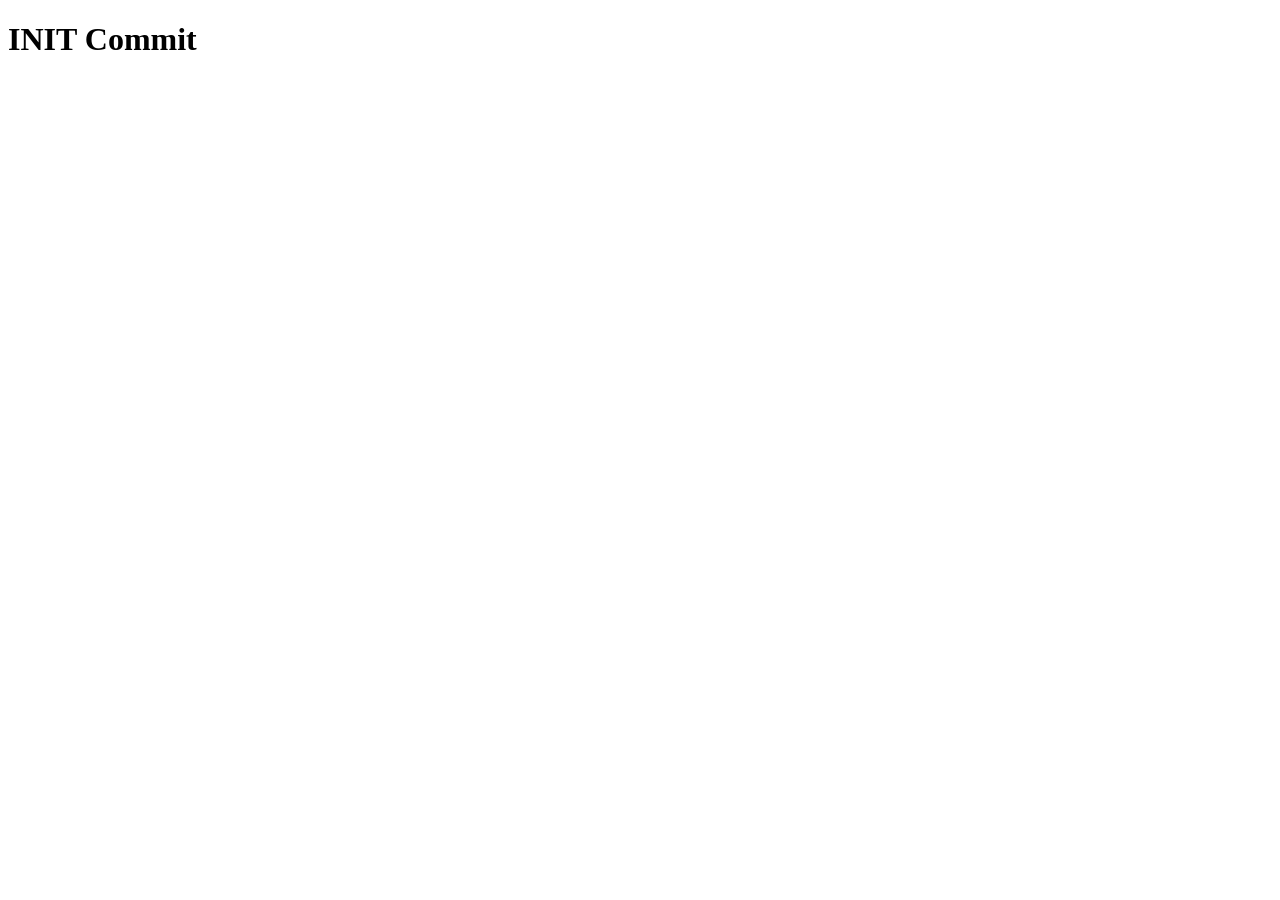
==== index.html @ 06f1bd4f "[TASK] INIT Commit" ====
<!DOCTYPE html>
<html lang="en">
<head>
    <meta charset="UTF-8">
    <meta name="viewport" content="width=device-width, initial-scale=1.0">
    <title>Document</title>
</head>
<body>
    <h1>INIT Commit</h1>
</body>
</html>
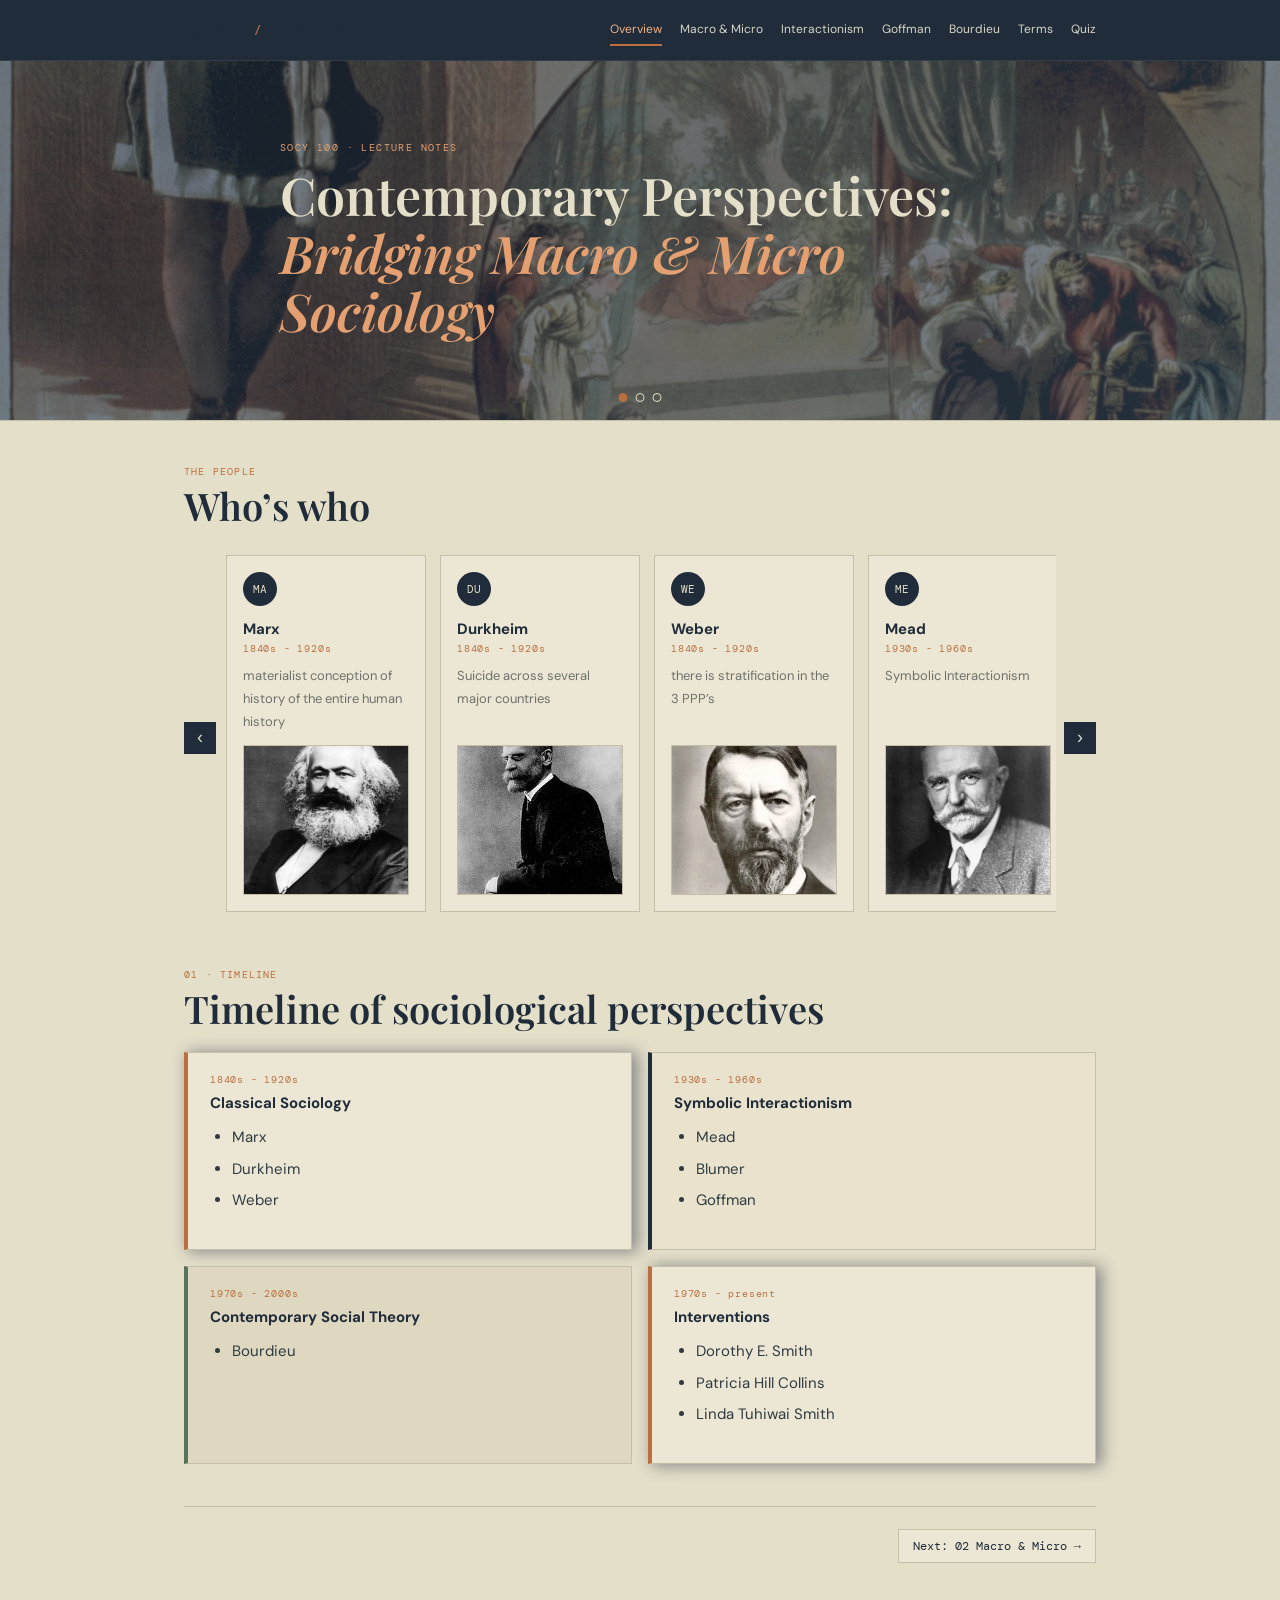
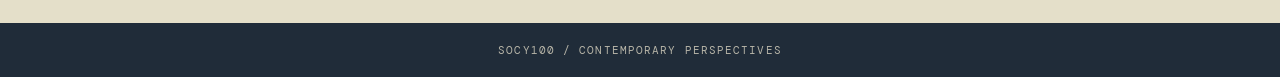
==== commit b2c7a216: "[TASK] finally finished" ====
--- a/index.html
+++ b/index.html
@@ -1,11 +1,163 @@
-<!DOCTYPE html>
+<!doctype html>
 <html lang="en">
 <head>
-    <meta charset="UTF-8">
-    <meta name="viewport" content="width=device-width, initial-scale=1.0">
-    <title>Document</title>
+  <meta charset="utf-8">
+  <meta name="viewport" content="width=device-width, initial-scale=1">
+  <title>SOCY100 — Contemporary Perspectives</title>
+  <link rel="stylesheet" href="style.css">
+  <link href="https://fonts.googleapis.com/css2?family=DM+Mono:wght@400;500&family=DM+Sans:wght@400;500;600&family=Playfair+Display:ital,wght@0,600;1,600&display=swap" rel="stylesheet">
 </head>
 <body>
-    <h1>INIT Commit</h1>
+  <nav>
+    <div class="container">
+      <b><a href="index.html">SOCY100 <i>/</i> MY NOTES</a></b>
+      <div class="nav-links">
+        <a href="index.html" class="active">Overview</a>
+        <a href="macro.html">Macro &amp; Micro</a>
+        <a href="symbolic.html">Interactionism</a>
+        <a href="goffman.html">Goffman</a>
+        <a href="bourdieu.html">Bourdieu</a>
+        <a href="terms.html">Terms</a>
+        <a href="quiz.html">Quiz</a>
+      </div>
+    </div>
+  </nav>
+
+  <header class="hero">
+    <div class="slide on" style="--g:0">
+      <img src="img/hamnet.jpg" alt="Theatre stage" onerror="this.style.display='none'">
+    </div>
+    <div class="slide" style="--g:1">
+      <img src="img/money.jpg" alt="Forms of capital" onerror="this.style.display='none'">
+    </div>
+    <div class="slide" style="--g:2">
+      <img src="img/masks.jpg" alt="Dramaturgy masks" onerror="this.style.display='none'">
+    </div>
+    <div class="ov">
+      <div class="container">
+        <div class="kick">SOCY 100 · LECTURE NOTES</div>
+        <h1>Contemporary Perspectives: <em>Bridging Macro &amp; Micro Sociology</em></h1>
+      </div>
+    </div>
+    <div class="dots" id="dots"></div>
+  </header>
+
+  <main class="container">
+    <section id="people">
+      <div class="sec-n">THE PEOPLE</div>
+      <h2>Who’s who</h2>
+      <div class="strip-wrap">
+        <button class="arr l" aria-label="Previous">‹</button>
+        <div class="strip" id="strip">
+          <div class="person">
+            <div class="av">MA</div><b>Marx</b>
+            <div class="yr">1840s - 1920s</div>
+            <p>materialist conception of history of the entire human history</p>
+            <img src="img/marx.webp" alt="Karl Marx" onerror="this.style.display='none'">
+          </div>
+          <div class="person">
+            <div class="av">DU</div><b>Durkheim</b>
+            <div class="yr">1840s - 1920s</div>
+            <p>Suicide across several major countries</p>
+            <img src="img/durkheim.webp" alt="Emile Durkheim" onerror="this.style.display='none'">
+          </div>
+          <div class="person">
+            <div class="av">WE</div><b>Weber</b>
+            <div class="yr">1840s - 1920s</div>
+            <p>there is stratification in the 3 PPP’s</p>
+            <img src="img/weber.webp" alt="Max Weber" onerror="this.style.display='none'">
+          </div>
+          <div class="person">
+            <div class="av">ME</div><b>Mead</b>
+            <div class="yr">1930s - 1960s</div>
+            <p>Symbolic Interactionism</p>
+            <img src="img/mead.webp" alt="George Herbert Mead" onerror="this.style.display='none'">
+          </div>
+          <div class="person">
+            <div class="av">BL</div><b>Blumer</b>
+            <div class="yr">1930s - 1960s</div>
+            <p>Coined the term symbolic interactionism</p>
+            <img src="img/blumer.webp" alt="Herbert Blumer" onerror="this.style.display='none'">
+          </div>
+          <div class="person">
+            <div class="av">GO</div><b>Goffman</b>
+            <div class="yr">1930s - 1960s</div>
+            <p>The dramaturgical approach</p>
+            <img src="img/goffman.webp" alt="Erving Goffman" onerror="this.style.display='none'">
+          </div>
+          <div class="person">
+            <div class="av">CO</div><b>Cooley</b>
+            <div class="yr">Looking-glass self</div>
+            <p>imagine how others perceive us</p>
+            <img src="img/cooley.webp" alt="Charles Horton Cooley" onerror="this.style.display='none'">
+          </div>
+          <div class="person">
+            <div class="av">BO</div><b>Bourdieu</b>
+            <div class="yr">1970s - 2000s</div>
+            <p>Habitus, field and 4 types of capital</p>
+            <img src="img/bourdieu.webp" alt="Pierre Bourdieu" onerror="this.style.display='none'">
+          </div>
+          <div class="person">
+            <div class="av">DS</div><b>Dorothy E. Smith</b>
+            <div class="yr">1970s - present</div>
+            <p>Interventions</p>
+            <img src="img/e smith.gif" alt="Dorothy E. Smith" onerror="this.style.display='none'">
+          </div>
+          <div class="person">
+            <div class="av">PC</div><b>Patricia Hill Collins</b>
+            <div class="yr">1970s - present</div>
+            <p>Interventions</p>
+            <img src="img/collins.webp" alt="Patricia Hill Collins" onerror="this.style.display='none'">
+          </div>
+        </div>
+        <button class="arr r" aria-label="Next">›</button>
+      </div>
+    </section>
+
+    <section>
+      <div class="sec-n">01 · TIMELINE</div>
+      <h2>Timeline of sociological perspectives</h2>
+      <div class="tl">
+        <div class="card ac">
+          <div class="yr">1840s - 1920s</div><b>Classical Sociology</b>
+          <ul>
+            <li>Marx</li>
+            <li>Durkheim</li>
+            <li>Weber</li>
+          </ul>
+        </div>
+        <div class="card bc">
+          <div class="yr">1930s - 1960s</div><b>Symbolic Interactionism</b>
+          <ul>
+            <li>Mead</li>
+            <li>Blumer</li>
+            <li>Goffman</li>
+          </ul>
+        </div>
+        <div class="card cc">
+          <div class="yr">1970s - 2000s</div><b>Contemporary Social Theory</b>
+          <ul>
+            <li>Bourdieu</li>
+          </ul>
+        </div>
+        <div class="card ac">
+          <div class="yr">1970s - present</div><b>Interventions</b>
+          <ul>
+            <li>Dorothy E. Smith</li>
+            <li>Patricia Hill Collins</li>
+            <li>Linda Tuhiwai Smith</li>
+          </ul>
+        </div>
+      </div>
+    </section>
+
+    <div class="page-nav">
+      <span></span>
+      <a href="macro.html">Next: 02 Macro &amp; Micro →</a>
+    </div>
+  </main>
+
+  <footer>SOCY100 / CONTEMPORARY PERSPECTIVES</footer>
+  <script src="script.js"></script>
 </body>
 </html>
--- a/style.css
+++ b/style.css
@@ -0,0 +1,517 @@
+:root {
+  --navy: #202C39;
+  --navy2: #283845;
+  --cream: #E4DFC9;
+  --beige: #D8D3BC;
+  --card: #ECE7D4;
+  --rust: #BB6F3E;
+  --white: #FFFFFF;
+  --text: #303b40;
+  --muted: #6e716b;
+  --border: #c5bea8;
+  --sans: "DM Sans", Arial, sans-serif;
+  --serif: "Playfair Display", Georgia, serif;
+  --mono: "DM Mono", monospace;
+}
+
+* {
+  box-sizing: border-box;
+}
+
+html {
+  scroll-behavior: smooth;
+}
+
+body {
+  margin: 0;
+  background: var(--cream);
+  color: var(--text);
+  font: 15px/1.75 var(--sans);
+  min-height: 100vh;
+  display: flex;
+  flex-direction: column;
+}
+
+a {
+  color: inherit;
+  text-decoration: none;
+}
+
+.container {
+  max-width: 960px;
+  margin: 0 auto;
+  padding: 0 24px;
+}
+
+/* Navigation */
+nav {
+  background: var(--navy);
+  color: var(--cream);
+  position: sticky;
+  top: 0;
+  z-index: 50;
+  border-bottom: 1px solid rgba(255, 255, 255, 0.08);
+}
+
+nav .container {
+  display: flex;
+  align-items: center;
+  justify-content: space-between;
+  min-height: 60px;
+  gap: 16px;
+  flex-wrap: wrap;
+}
+
+nav b {
+  font: 500 12px var(--mono);
+  letter-spacing: 0.1em;
+}
+
+nav b i {
+  font-style: normal;
+  color: var(--rust);
+  padding: 0 4px;
+}
+
+.nav-links {
+  display: flex;
+  gap: 18px;
+  flex-wrap: wrap;
+}
+
+.nav-links a {
+  font-size: 12px;
+  color: #d7d5c8;
+  padding: 4px 0;
+  border-bottom: 2px solid transparent;
+  transition: color 0.2s, border-color 0.2s;
+}
+
+.nav-links a:hover,
+.nav-links a.active {
+  color: #f0b185;
+  border-bottom-color: var(--rust);
+}
+
+/* Hero Slideshow (index.html) */
+.hero {
+  position: relative;
+  height: 360px;
+  background: var(--navy2);
+  overflow: hidden;
+  border-bottom: 1px solid var(--border);
+}
+
+.slide {
+  position: absolute;
+  inset: 0;
+  opacity: 0;
+  transition: opacity 0.7s ease;
+  background: linear-gradient(135deg, #202C39 0%, #374a5a 100%);
+}
+
+.slide[style*="--g:1"] {
+  background: linear-gradient(135deg, #283845 0%, #5c4333 100%);
+}
+
+.slide[style*="--g:2"] {
+  background: linear-gradient(135deg, #1b2530 0%, #463c35 100%);
+}
+
+.slide.on {
+  opacity: 1;
+}
+
+.slide img {
+  width: 100%;
+  height: 100%;
+  object-fit: cover;
+  opacity: 0.35;
+}
+
+.ov {
+  position: relative;
+  z-index: 2;
+  height: 100%;
+  display: flex;
+  align-items: center;
+  color: var(--cream);
+}
+
+.kick {
+  font: 10px var(--mono);
+  letter-spacing: 0.14em;
+  color: #e4a071;
+  margin-bottom: 12px;
+}
+
+.hero h1 {
+  font: 600 clamp(32px, 5vw, 52px)/1.12 var(--serif);
+  margin: 0;
+  max-width: 720px;
+}
+
+.hero h1 em {
+  color: #e4a071;
+  font-style: italic;
+}
+
+.dots {
+  position: absolute;
+  bottom: 18px;
+  left: 50%;
+  transform: translateX(-50%);
+  display: flex;
+  gap: 8px;
+  z-index: 3;
+}
+
+.dots button {
+  width: 9px;
+  height: 9px;
+  border-radius: 50%;
+  border: 1px solid var(--cream);
+  background: transparent;
+  padding: 0;
+  cursor: pointer;
+}
+
+.dots button.on {
+  background: var(--rust);
+  border-color: var(--rust);
+}
+
+/* Main Content */
+main.container {
+  flex: 1;
+  padding-top: 44px;
+  padding-bottom: 60px;
+}
+
+section {
+  margin-bottom: 42px;
+}
+
+.sec-n {
+  font: 10px var(--mono);
+  letter-spacing: 0.12em;
+  color: var(--rust);
+  margin-bottom: 6px;
+}
+
+h1.page-title,
+h2 {
+  font: 600 clamp(28px, 4vw, 38px)/1.18 var(--serif);
+  color: var(--navy);
+  margin: 0 0 20px;
+}
+
+h3 {
+  font: 600 22px/1.3 var(--serif);
+  color: var(--navy);
+  margin: 28px 0 10px;
+}
+
+p {
+  margin: 0 0 13px;
+}
+
+ul {
+  padding-left: 22px;
+  margin: 8px 0 16px;
+}
+
+li {
+  margin: 5px 0;
+}
+
+b {
+  color: var(--navy);
+}
+
+mark {
+  background: #e7bd9d;
+  color: var(--navy);
+  padding: 2px 6px;
+}
+
+/* Cards & Grid Layout */
+.row {
+  display: grid;
+  grid-template-columns: repeat(2, 1fr);
+  gap: 18px;
+  margin: 16px 0;
+}
+
+.card {
+  background: var(--card);
+  border: 1px solid var(--border);
+  padding: 20px 22px;
+}
+
+.card.ac {
+  border-left: 4px solid var(--rust);
+  box-shadow: 5px 1px 15px 1px #888888; /* Outer shadow */
+}
+
+.card.bc {
+  background: #e9e3ce;
+  border-left: 4px solid var(--navy);
+}
+
+.card.cc {
+  background: #ded8c1;
+  border-left: 4px solid #57735c;
+}
+
+.quote {
+  background: var(--navy);
+  color: var(--cream);
+  font: 600 18px/1.4 var(--serif);
+  padding: 18px 22px;
+  margin: 22px 0;
+  border-left: 4px solid var(--rust);
+}
+
+.yr {
+  font: 10px var(--mono);
+  letter-spacing: 0.08em;
+  color: var(--rust);
+  margin-bottom: 4px;
+}
+
+/* People Strip (index.html) */
+.strip-wrap {
+  position: relative;
+  display: flex;
+  align-items: center;
+  gap: 8px;
+}
+
+.strip {
+  display: flex;
+  gap: 14px;
+  overflow-x: auto;
+  scroll-behavior: smooth;
+  padding: 6px 2px 14px;
+}
+
+.person {
+  min-width: 200px;
+  max-width: 200px;
+  background: var(--card);
+  border: 1px solid var(--border);
+  padding: 16px;
+  display: flex;
+  flex-direction: column;
+}
+
+.person img {
+  width: 100%;
+  height: 150px;
+  object-fit: cover;
+  margin-top: auto;
+  border: 1px solid var(--border);
+}
+
+.av {
+  width: 34px;
+  height: 34px;
+  border-radius: 50%;
+  background: var(--navy);
+  color: var(--cream);
+  font: 11px var(--mono);
+  display: grid;
+  place-items: center;
+  margin-bottom: 10px;
+}
+
+.person p {
+  font-size: 13px;
+  color: var(--muted);
+  margin: 6px 0 12px;
+}
+
+.arr {
+  background: var(--navy);
+  color: var(--cream);
+  border: 0;
+  width: 32px;
+  height: 32px;
+  font-size: 18px;
+  cursor: pointer;
+  flex-shrink: 0;
+}
+
+.arr:hover {
+  background: var(--rust);
+}
+
+/* Timeline Grid */
+.tl {
+  display: grid;
+  grid-template-columns: repeat(2, 1fr);
+  gap: 16px;
+}
+
+/* Macro/Micro Icon Placeholders */
+.ph {
+  background: var(--navy2);
+  color: var(--cream);
+  height: 110px;
+  display: grid;
+  place-items: center;
+  font-size: 38px;
+  border: 1px solid var(--border);
+}
+
+.ph.g {
+  background: #475b52;
+}
+
+/* Bourdieu Interactive Capital Tabs */
+.capital-layout {
+  display: grid;
+  grid-template-columns: 230px 1fr;
+  gap: 16px;
+  margin: 18px 0 28px;
+}
+
+.tabs {
+  display: flex;
+  flex-direction: column;
+  gap: 8px;
+}
+
+.tabs button {
+  background: var(--card);
+  border: 1px solid var(--border);
+  padding: 13px 16px;
+  text-align: left;
+  font: 600 14px var(--sans);
+  color: var(--navy);
+  cursor: pointer;
+  transition: background 0.15s, border-color 0.15s;
+}
+
+.tabs button:hover {
+  border-color: var(--rust);
+}
+
+.tabs button.on {
+  background: var(--navy);
+  color: var(--cream);
+  border-color: var(--navy);
+}
+
+.pane {
+  display: none;
+}
+
+.pane.on {
+  display: block;
+}
+
+/* Quiz */
+.progress {
+  height: 6px;
+  background: var(--beige);
+  margin-bottom: 20px;
+}
+
+.progress-bar {
+  height: 100%;
+  width: 0%;
+  background: var(--rust);
+  transition: width 0.25s ease;
+}
+
+#a {
+  display: grid;
+  grid-template-columns: 1fr 1fr;
+  gap: 10px;
+  margin-top: 14px;
+}
+
+.opt {
+  background: var(--cream);
+  border: 1px solid var(--border);
+  padding: 12px 14px;
+  text-align: left;
+  font: 14px var(--sans);
+  color: var(--navy);
+  cursor: pointer;
+}
+
+.opt:hover:not(:disabled) {
+  border-color: var(--rust);
+  background: #efe9d4;
+}
+
+.opt.ok {
+  background: #d8e3d5;
+  border-color: #57735c;
+}
+
+.opt.no {
+  background: #eed8cf;
+  border-color: #a45140;
+}
+
+.btn {
+  background: var(--navy);
+  color: var(--cream);
+  border: 0;
+  padding: 10px 18px;
+  font: 600 13px var(--sans);
+  cursor: pointer;
+  margin-top: 14px;
+}
+
+.btn:hover {
+  background: var(--rust);
+}
+
+.d-none {
+  display: none !important;
+}
+
+/* Page Next/Prev Footer Bar */
+.page-nav {
+  display: flex;
+  justify-content: space-between;
+  border-top: 1px solid var(--border);
+  padding-top: 22px;
+  margin-top: 40px;
+  font: 12px var(--mono);
+}
+
+.page-nav a {
+  color: var(--navy);
+  padding: 8px 14px;
+  border: 1px solid var(--border);
+  background: var(--card);
+}
+
+.page-nav a:hover {
+  border-color: var(--rust);
+  color: var(--rust);
+}
+
+footer {
+  background: var(--navy);
+  color: #b7b5a8;
+  text-align: center;
+  padding: 20px;
+  font: 11px var(--mono);
+  letter-spacing: 0.1em;
+}
+
+@media (max-width: 700px) {
+  .row,
+  .tl,
+  .capital-layout,
+  #a {
+    grid-template-columns: 1fr;
+  }
+}
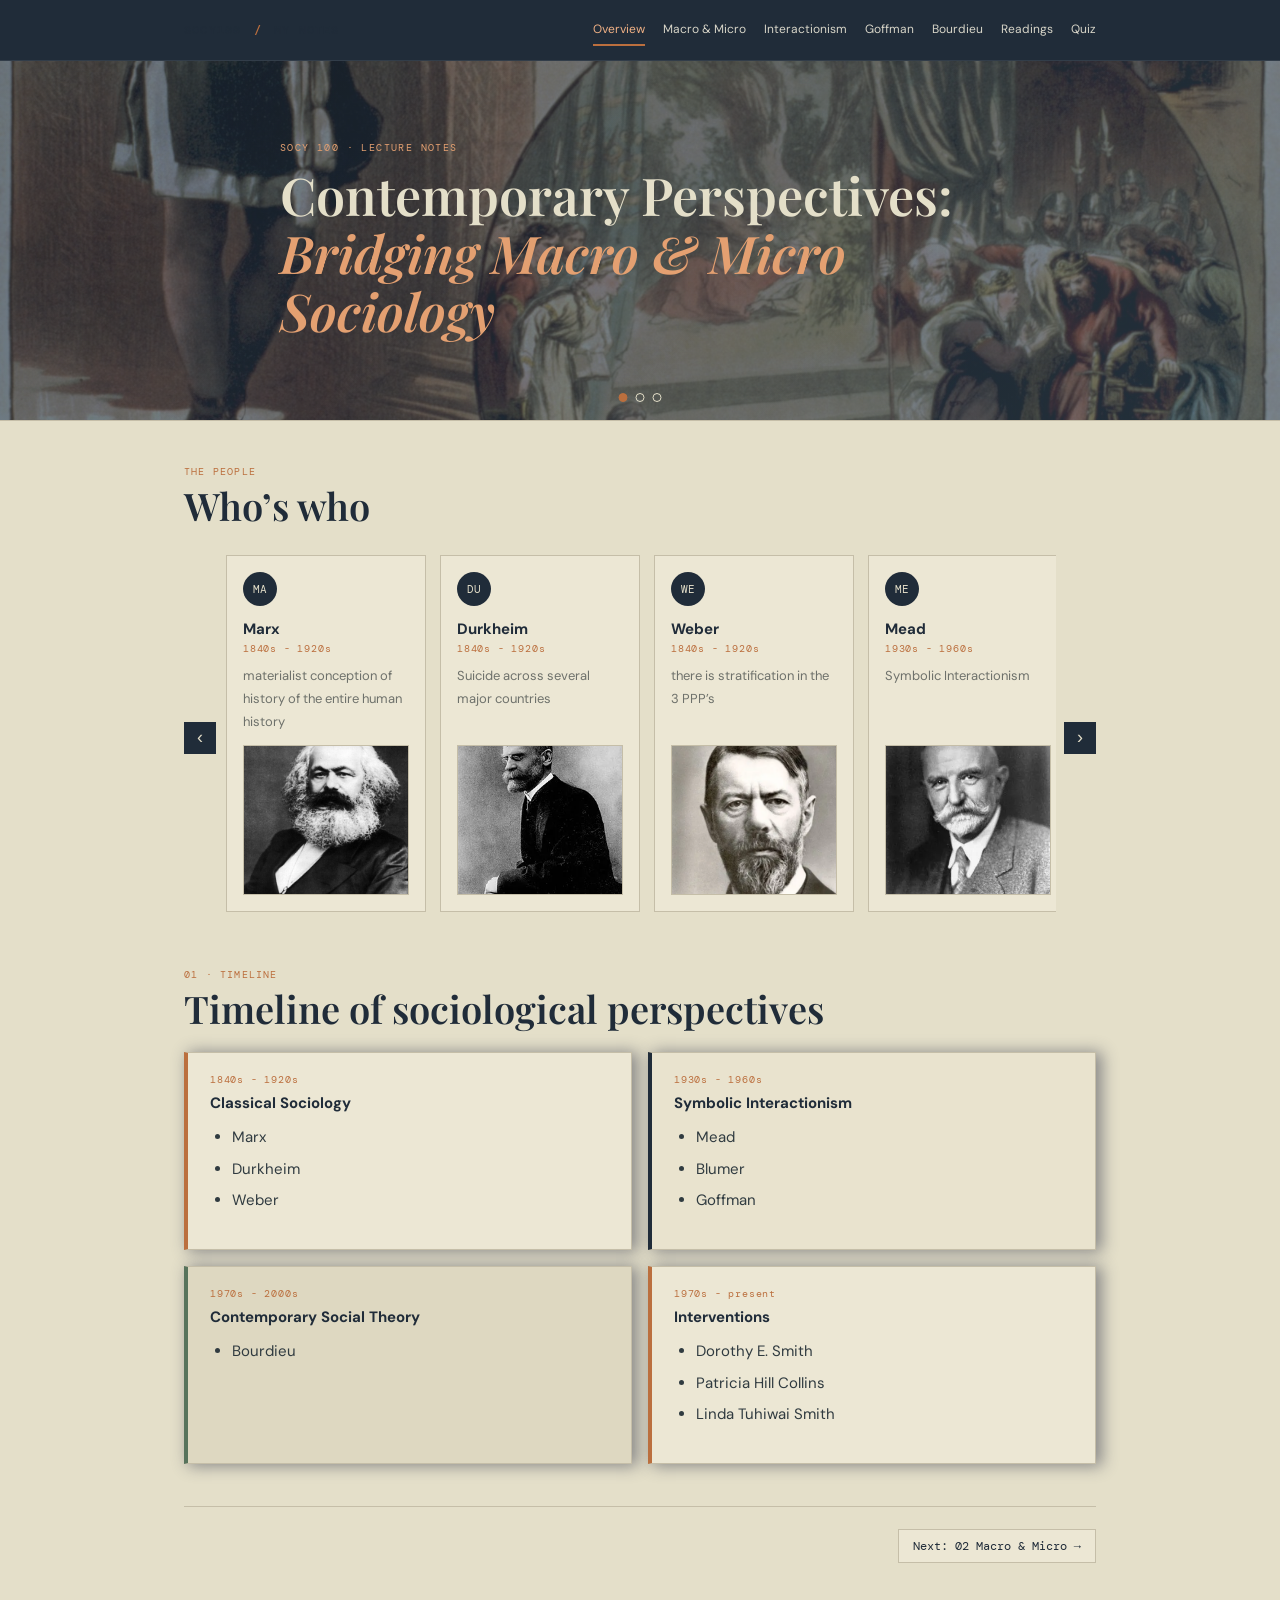
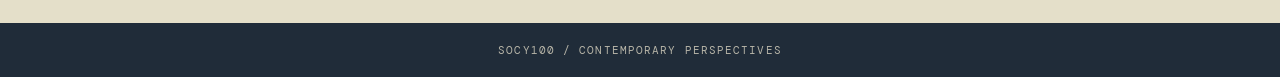
==== commit 8ca065bd: "[TASK] nevermind" ====
--- a/index.html
+++ b/index.html
@@ -17,7 +17,7 @@
         <a href="symbolic.html">Interactionism</a>
         <a href="goffman.html">Goffman</a>
         <a href="bourdieu.html">Bourdieu</a>
-        <a href="terms.html">Terms</a>
+        <a href="readings.html">Readings</a>
         <a href="quiz.html">Quiz</a>
       </div>
     </div>
--- a/style.css
+++ b/style.css
@@ -257,11 +257,15 @@
 .card.bc {
   background: #e9e3ce;
   border-left: 4px solid var(--navy);
+  box-shadow: 5px 1px 15px 1px #888888; /* Outer shadow */
+
 }
 
 .card.cc {
   background: #ded8c1;
   border-left: 4px solid #57735c;
+  box-shadow: 5px 1px 15px 1px #888888; /* Outer shadow */
+
 }
 
 .quote {
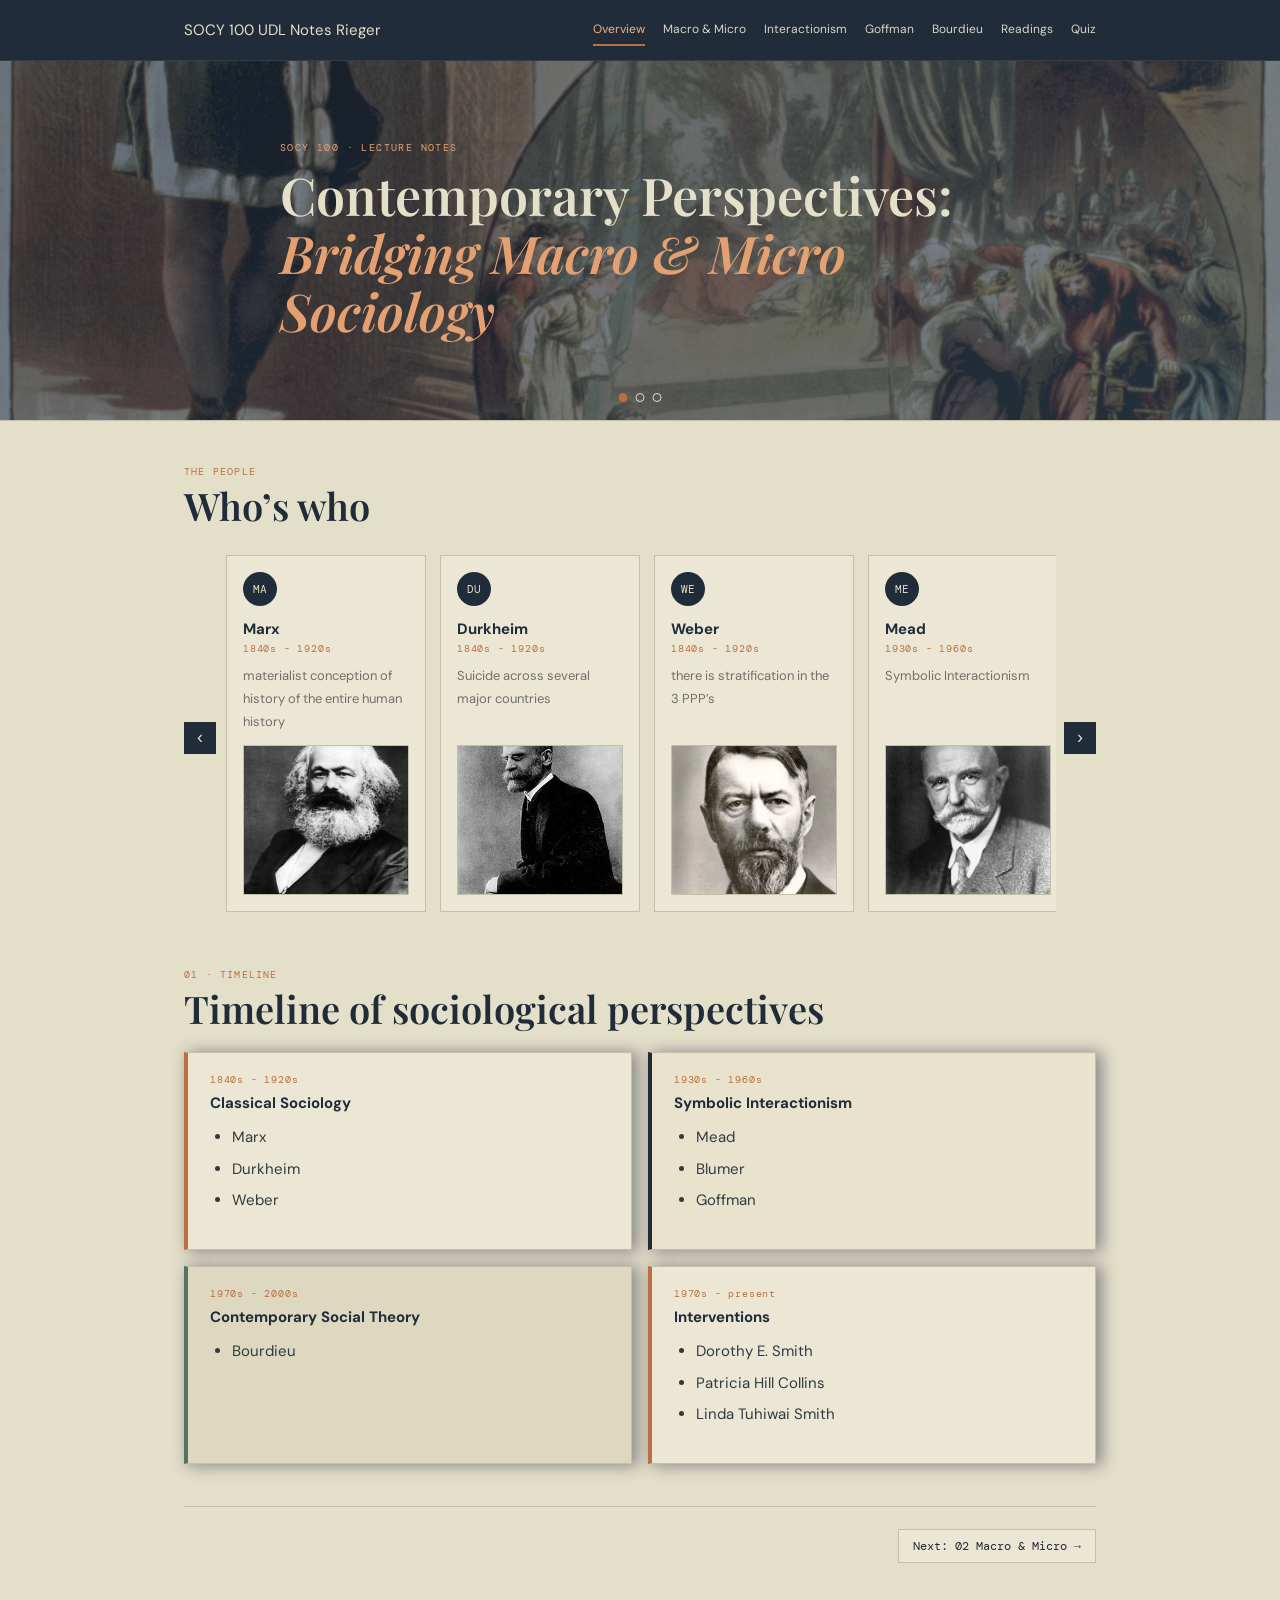
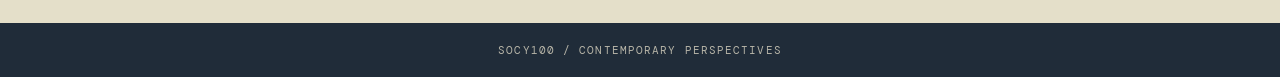
==== commit 2bc6fd84: "[TASK] update header" ====
--- a/index.html
+++ b/index.html
@@ -10,7 +10,7 @@
 <body>
   <nav>
     <div class="container">
-      <b><a href="index.html">SOCY100 <i>/</i> MY NOTES</a></b>
+                <a href="index.html">SOCY 100 UDL Notes Rieger</a>
       <div class="nav-links">
         <a href="index.html" class="active">Overview</a>
         <a href="macro.html">Macro &amp; Micro</a>
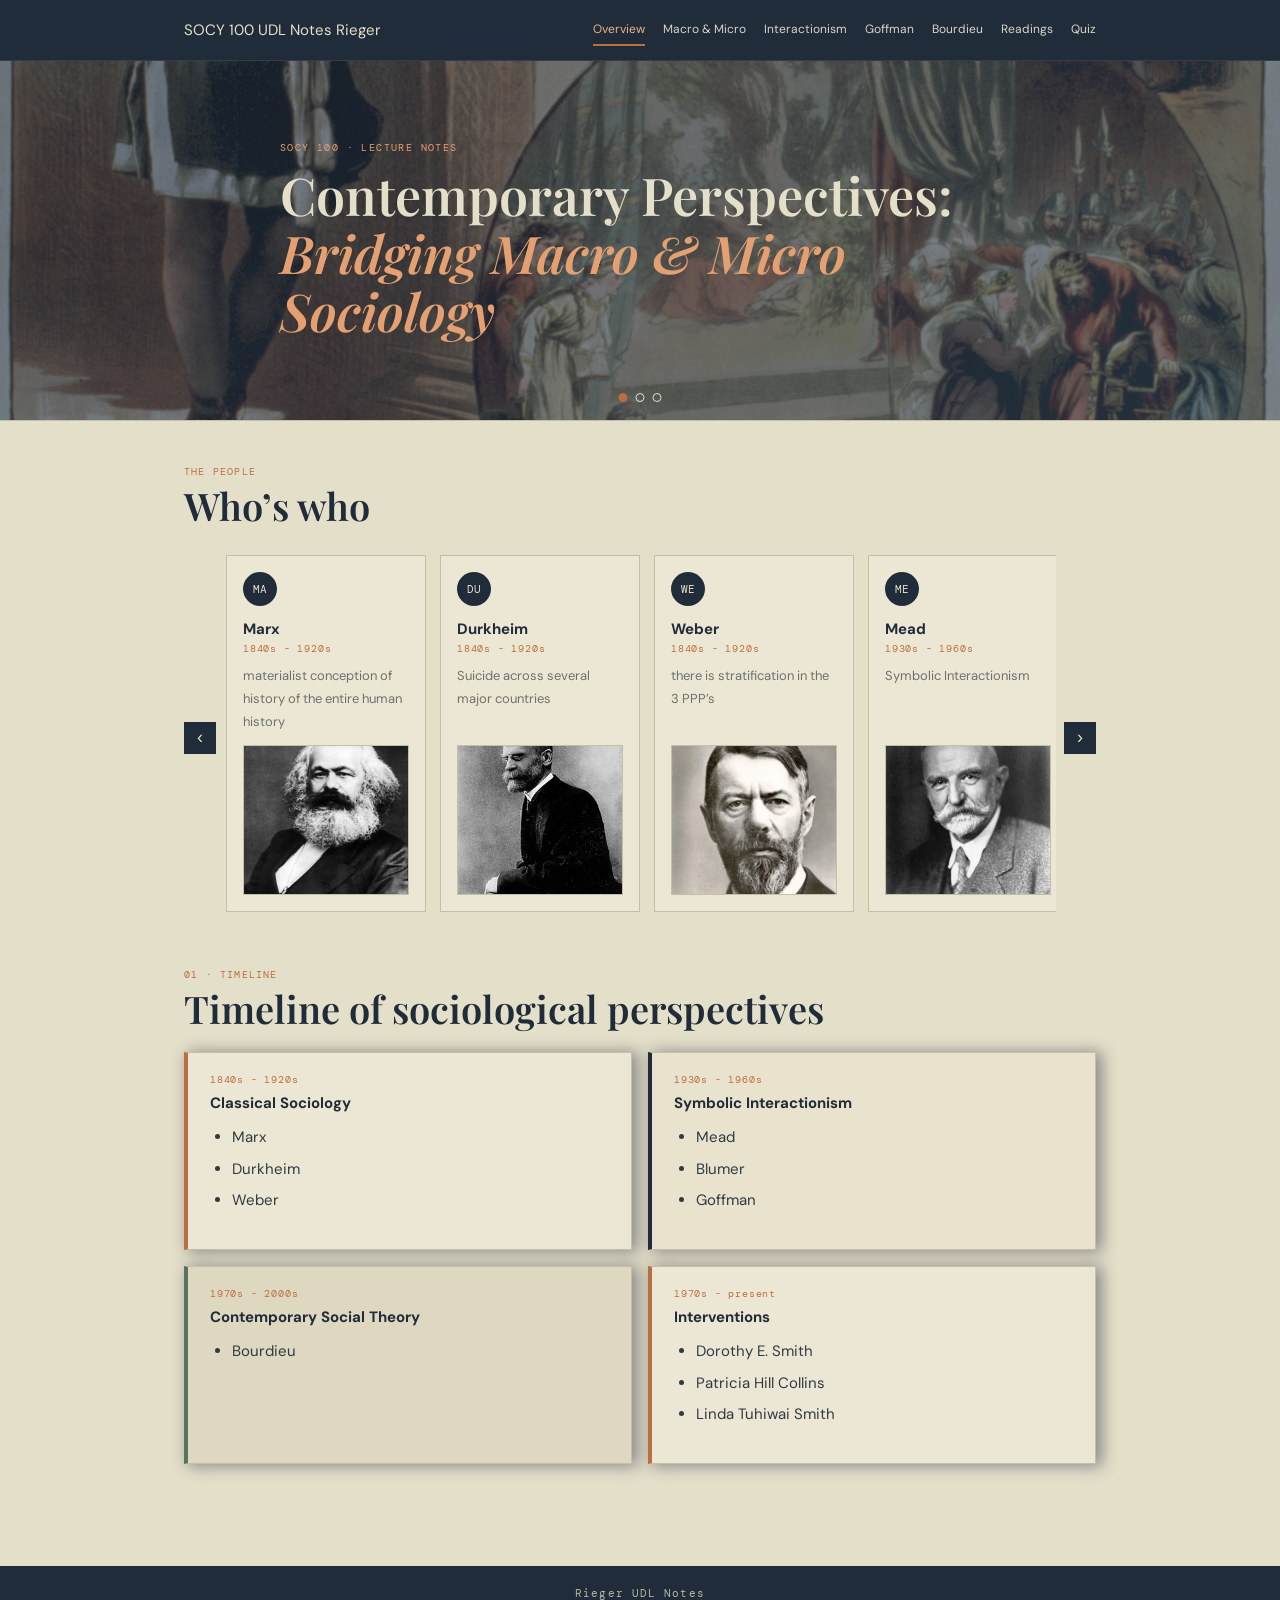
==== commit 9d291220: "[TASK] finsh" ====
--- a/index.html
+++ b/index.html
@@ -151,13 +151,10 @@
       </div>
     </section>
 
-    <div class="page-nav">
-      <span></span>
-      <a href="macro.html">Next: 02 Macro &amp; Micro →</a>
-    </div>
+    
   </main>
 
-  <footer>SOCY100 / CONTEMPORARY PERSPECTIVES</footer>
+  <footer>Rieger UDL Notes</footer>
   <script src="script.js"></script>
 </body>
 </html>
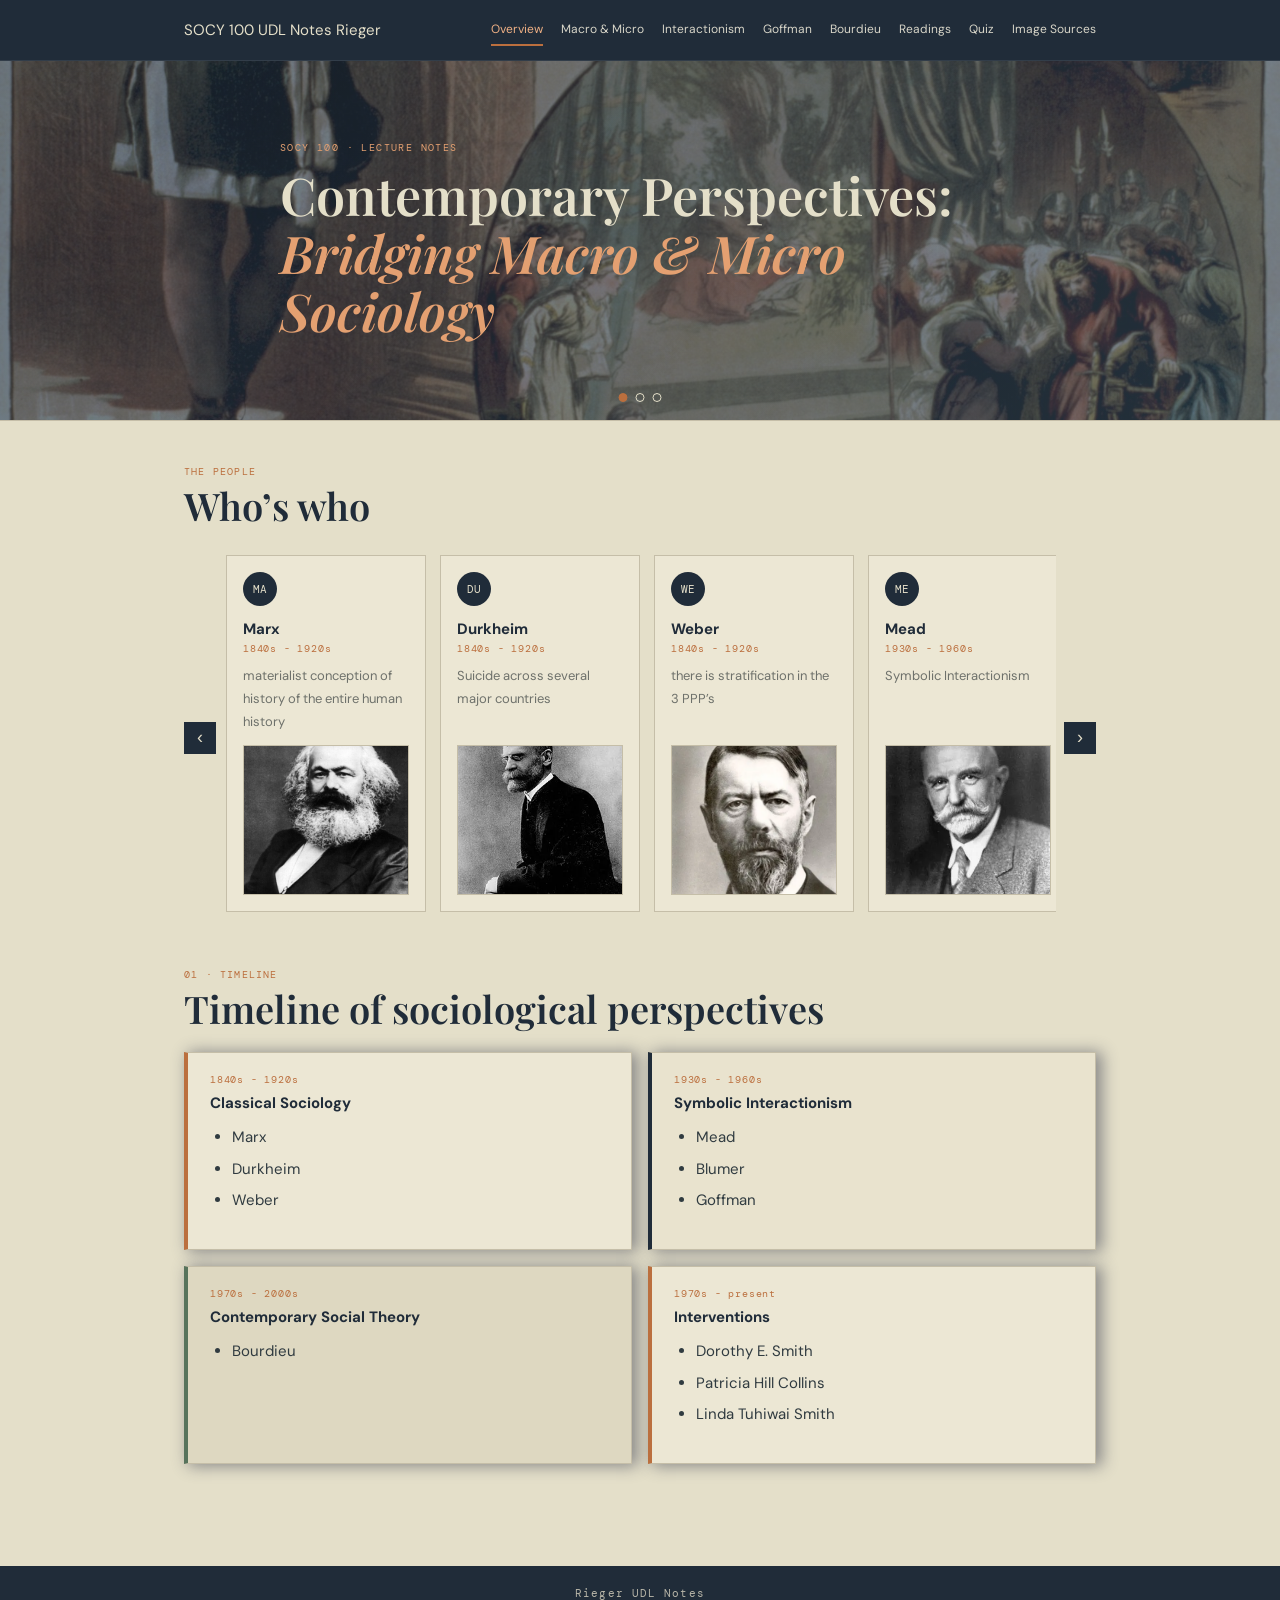
==== commit 115d2fae: "[TASK] sources" ====
--- a/index.html
+++ b/index.html
@@ -19,6 +19,8 @@
         <a href="bourdieu.html">Bourdieu</a>
         <a href="readings.html">Readings</a>
         <a href="quiz.html">Quiz</a>
+                <a href="sources.html">Image Sources</a>
+
       </div>
     </div>
   </nav>
